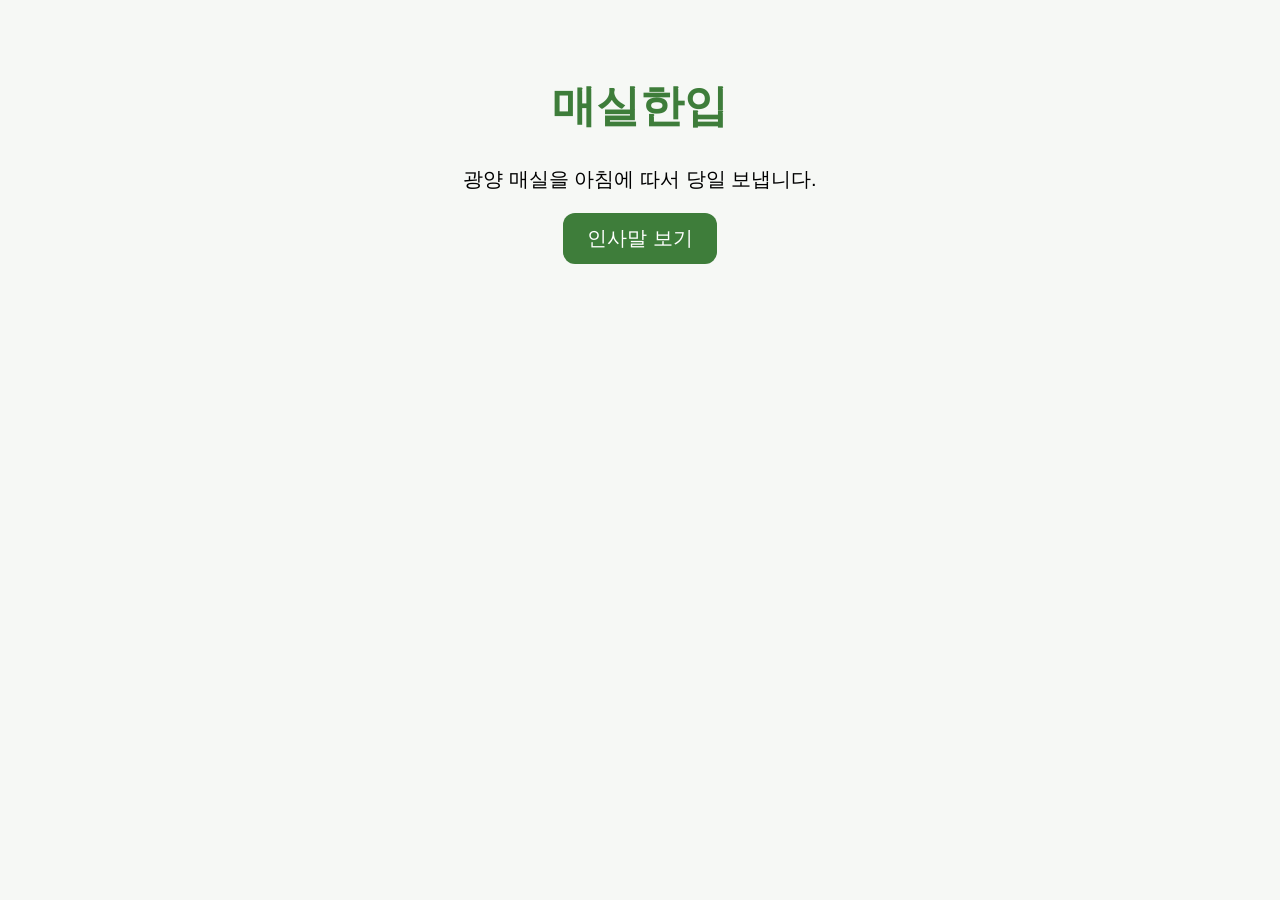
==== index.html @ e99dbea1 "first" ====
<!doctype html>
<html lang="ko">
<head>
<meta charset="utf-8">
<title>우리 회사 첫 페이지</title>

<!-- ★ 옷(CSS): 색 · 크기 · 모양 -->
<style>
  body   { font-family: "Malgun Gothic", sans-serif; background: #F6F8F5; text-align: center; padding: 40px 16px; }
  h1     { color: #3E7D3A; font-size: 44px; }
  p      { font-size: 20px; }
  button { font-size: 20px; padding: 12px 24px; border: 0; border-radius: 12px; background: #3E7D3A; color: white; cursor: pointer; }
</style>
</head>
<body>

<h1>매실한입</h1>
<p>광양 매실을 아침에 따서 당일 보냅니다.</p>
<button id="btn">인사말 보기</button>
<p id="msg"></p>

<!-- ★ 근육(JavaScript): 버튼을 누르면 일어나는 일 -->
<script>
  let count = 0;                                     // 몇 번 눌렀는지 기억하는 상자
  const btn = document.getElementById("btn");        // 버튼을 찾아서
  const msg = document.getElementById("msg");        // 글자를 적을 자리를 찾아서
  btn.onclick = function () {                        // 버튼을 누르면 ↓ 이 일을 해라
    count = count + 1;
    const now = new Date();
    msg.textContent = "안녕하세요! 지금은 " + now.getHours() + "시 " + now.getMinutes() + "분, " + count + "번째 방문이시네요.";
  };
</script>
</body>
</html>
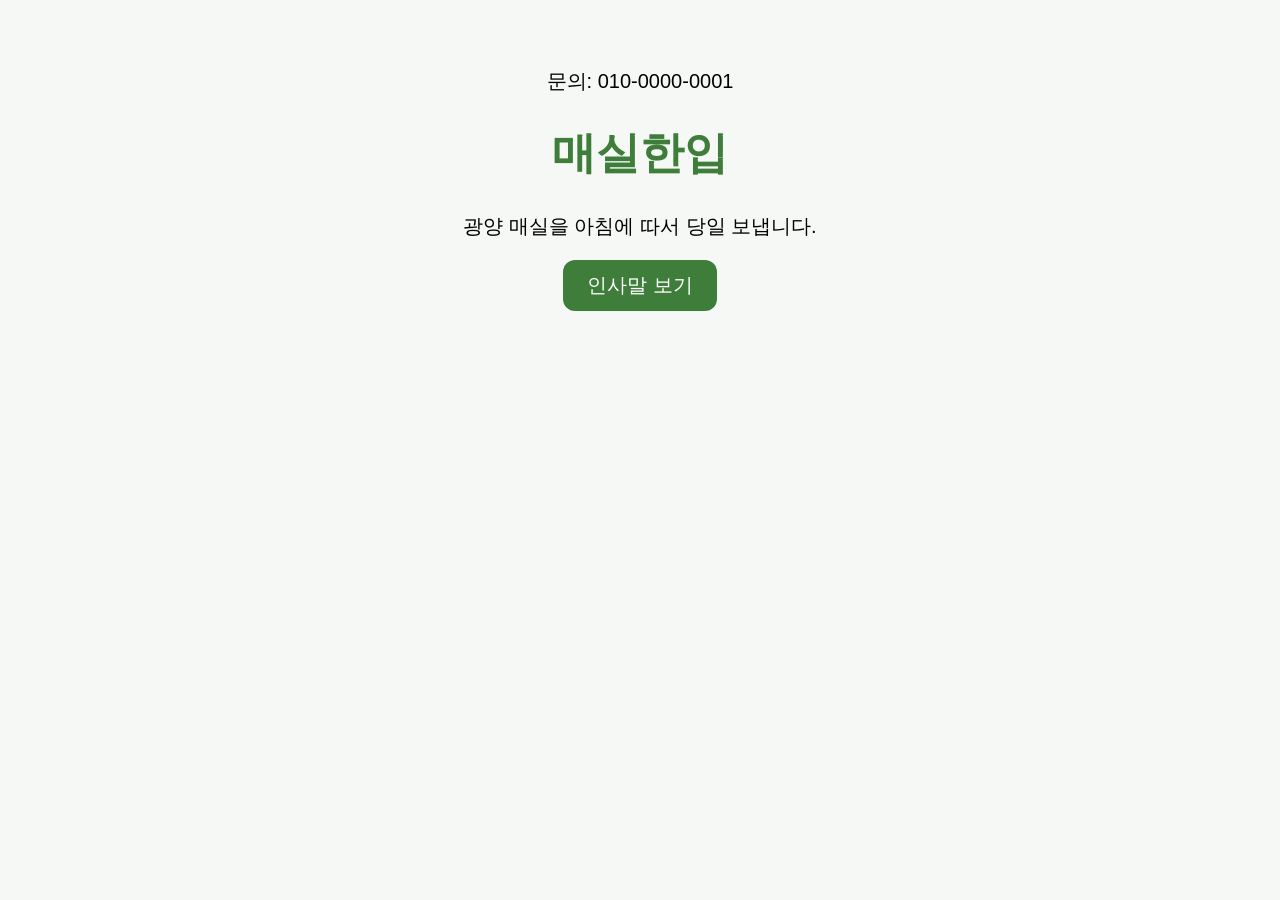
==== commit 15646a2f: "전화번호추가" ====
--- a/index.html
+++ b/index.html
@@ -3,7 +3,7 @@
 <head>
 <meta charset="utf-8">
 <title>우리 회사 첫 페이지</title>
-
+<p>문의: 010-0000-0001</p>
 <!-- ★ 옷(CSS): 색 · 크기 · 모양 -->
 <style>
   body   { font-family: "Malgun Gothic", sans-serif; background: #F6F8F5; text-align: center; padding: 40px 16px; }
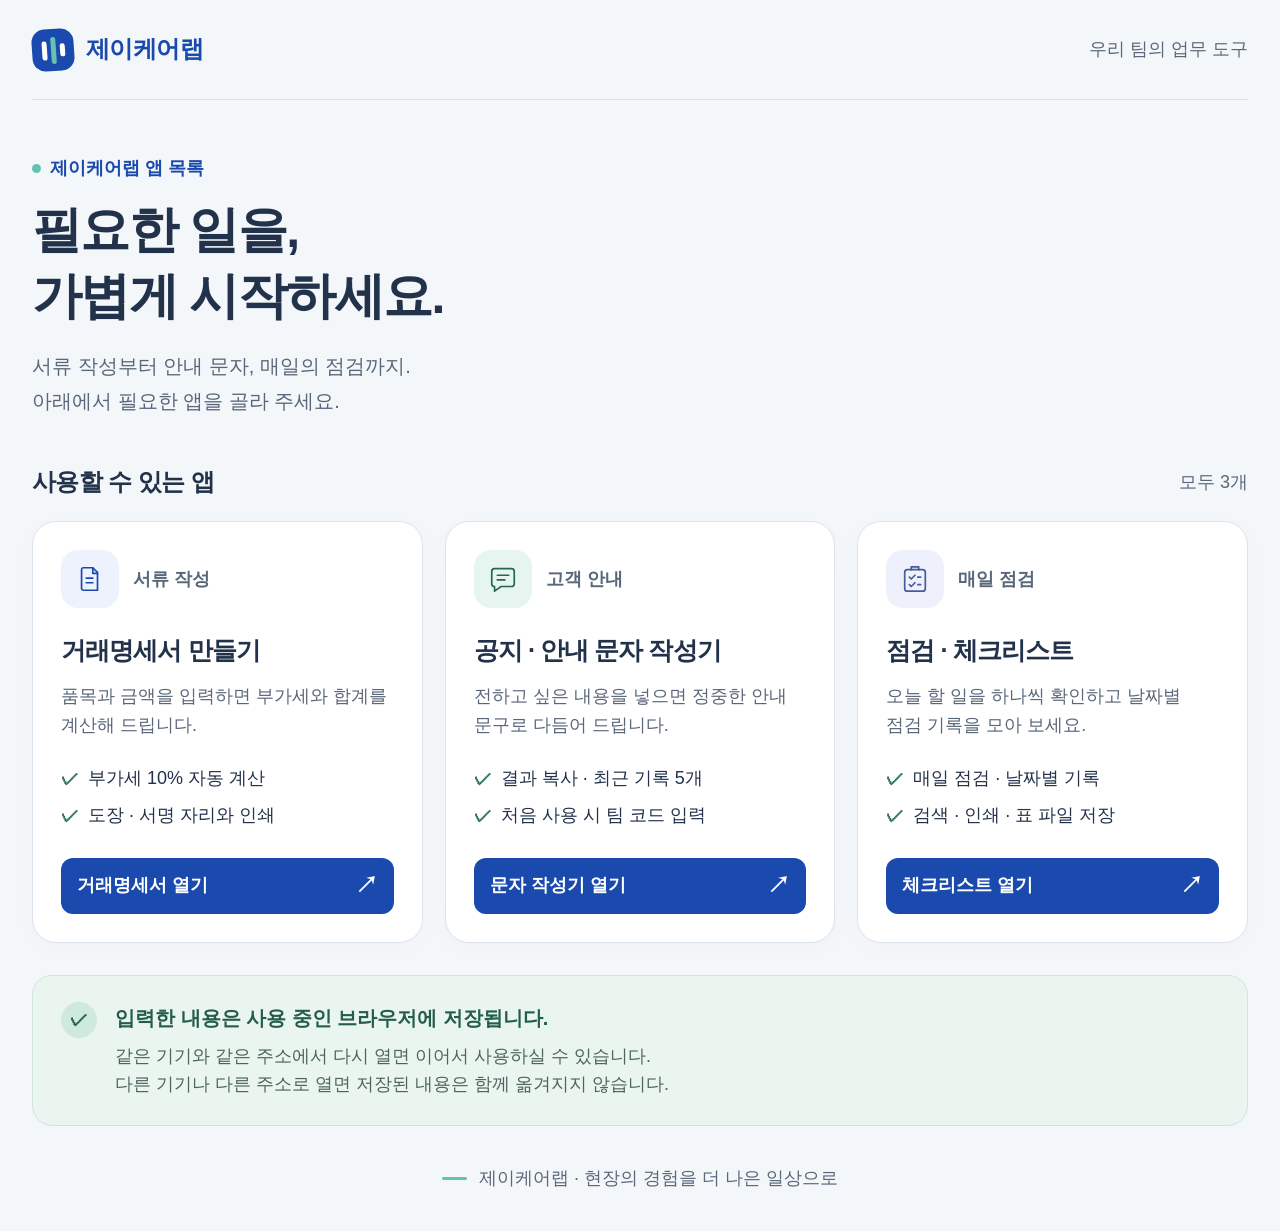
==== commit 372692a9: "제이케어랩 앱 목록 첫 화면 추가" ====
--- a/index.html
+++ b/index.html
@@ -1,34 +1,72 @@
-<!doctype html>
-<html lang="ko">
-<head>
-<meta charset="utf-8">
-<title>우리 회사 첫 페이지</title>
-<p>문의: 010-0000-0001</p>
-<!-- ★ 옷(CSS): 색 · 크기 · 모양 -->
-<style>
-  body   { font-family: "Malgun Gothic", sans-serif; background: #F6F8F5; text-align: center; padding: 40px 16px; }
-  h1     { color: #3E7D3A; font-size: 44px; }
-  p      { font-size: 20px; }
-  button { font-size: 20px; padding: 12px 24px; border: 0; border-radius: 12px; background: #3E7D3A; color: white; cursor: pointer; }
-</style>
-</head>
-<body>
-
-<h1>매실한입</h1>
-<p>광양 매실을 아침에 따서 당일 보냅니다.</p>
-<button id="btn">인사말 보기</button>
-<p id="msg"></p>
-
-<!-- ★ 근육(JavaScript): 버튼을 누르면 일어나는 일 -->
-<script>
-  let count = 0;                                     // 몇 번 눌렀는지 기억하는 상자
-  const btn = document.getElementById("btn");        // 버튼을 찾아서
-  const msg = document.getElementById("msg");        // 글자를 적을 자리를 찾아서
-  btn.onclick = function () {                        // 버튼을 누르면 ↓ 이 일을 해라
-    count = count + 1;
-    const now = new Date();
-    msg.textContent = "안녕하세요! 지금은 " + now.getHours() + "시 " + now.getMinutes() + "분, " + count + "번째 방문이시네요.";
-  };
-</script>
-</body>
-</html>+<!doctype html>
+<html lang="ko">
+<head>
+  <meta charset="utf-8">
+  <meta name="viewport" content="width=device-width, initial-scale=1">
+  <meta name="description" content="제이케어랩의 거래명세서, 공지·안내 문자 작성기, 점검·체크리스트를 한곳에서 열어 보세요.">
+  <title>앱 목록 | 제이케어랩</title>
+  <link rel="stylesheet" href="./style.css">
+  <script src="./app.js" defer></script>
+</head>
+<body>
+  <div class="page-shell">
+    <header class="site-header">
+      <a class="brand" href="./" aria-label="제이케어랩 앱 목록">
+        <span class="brand-mark" aria-hidden="true"><i></i><i></i><i></i></span>제이케어랩
+      </a>
+      <span class="header-label">우리 팀의 업무 도구</span>
+    </header>
+    <main>
+      <section class="intro" aria-labelledby="page-title">
+        <p class="eyebrow"><span aria-hidden="true"></span>제이케어랩 앱 목록</p>
+        <h1 id="page-title">필요한 일을,<br>가볍게 시작하세요.</h1>
+        <p class="intro-description">서류 작성부터 안내 문자, 매일의 점검까지.<br class="desktop-break"> 아래에서 필요한 앱을 골라 주세요.</p>
+      </section>
+      <!-- 같은 폴더 안의 주소를 써서 컴퓨터와 공개 주소에서 모두 열립니다. -->
+      <section class="apps-section" aria-labelledby="apps-title">
+        <div class="section-heading"><h2 id="apps-title">사용할 수 있는 앱</h2><span class="app-count">모두 3개</span></div>
+        <div class="app-grid">
+          <article class="app-card">
+            <div class="card-topline">
+              <span class="app-icon" aria-hidden="true"><svg viewBox="0 0 32 32" fill="none"><path d="M9 4h10l5 5v19H9a2 2 0 0 1-2-2V6a2 2 0 0 1 2-2Z"/><path d="M19 4v6h5M12 15h7M12 20h7"/></svg></span>
+              <span class="card-category">서류 작성</span>
+            </div>
+            <h3>거래명세서 만들기</h3>
+            <p class="card-description">품목과 금액을 입력하면 부가세와 합계를 계산해 드립니다.</p>
+            <ul class="feature-list"><li>부가세 10% 자동 계산</li><li>도장 · 서명 자리와 인쇄</li></ul>
+            <a class="open-button" href="./quote/" data-app="quote" aria-label="거래명세서 앱 열기">거래명세서 열기 <span aria-hidden="true">↗</span></a>
+          </article>
+          <article class="app-card">
+            <div class="card-topline">
+              <span class="app-icon message-icon" aria-hidden="true"><svg viewBox="0 0 32 32" fill="none"><path d="M7 5h18a3 3 0 0 1 3 3v13a3 3 0 0 1-3 3H14l-7 5v-5a3 3 0 0 1-3-3V8a3 3 0 0 1 3-3Z"/><path d="M10 12h12M10 17h8"/></svg></span>
+              <span class="card-category">고객 안내</span>
+            </div>
+            <h3>공지 · 안내 문자 작성기</h3>
+            <p class="card-description">전하고 싶은 내용을 넣으면 정중한 안내 문구로 다듬어 드립니다.</p>
+            <ul class="feature-list"><li>결과 복사 · 최근 기록 5개</li><li>처음 사용 시 팀 코드 입력</li></ul>
+            <a class="open-button" href="./reply/" data-app="reply" aria-label="공지 · 안내 문자 작성기 열기">문자 작성기 열기 <span aria-hidden="true">↗</span></a>
+          </article>
+          <article class="app-card">
+            <div class="card-topline">
+              <span class="app-icon check-icon" aria-hidden="true"><svg viewBox="0 0 32 32" fill="none"><rect x="5" y="6" width="22" height="23" rx="3"/><path d="M12 6V3h8v3M10 14l2 2 4-4M19 14h3M10 22l2 2 4-4M19 22h3"/></svg></span>
+              <span class="card-category">매일 점검</span>
+            </div>
+            <h3>점검 · 체크리스트</h3>
+            <p class="card-description">오늘 할 일을 하나씩 확인하고 날짜별 점검 기록을 모아 보세요.</p>
+            <ul class="feature-list"><li>매일 점검 · 날짜별 기록</li><li>검색 · 인쇄 · 표 파일 저장</li></ul>
+            <a class="open-button" href="./check/" data-app="check" aria-label="점검 · 체크리스트 열기">체크리스트 열기 <span aria-hidden="true">↗</span></a>
+          </article>
+        </div>
+      </section>
+      <p class="recent-app" id="recent-app" hidden>최근 열어 본 앱: <a id="recent-link"></a></p>
+      <aside class="save-note" aria-labelledby="save-title">
+        <span class="note-symbol" aria-hidden="true">✓</span>
+        <div><h2 id="save-title">입력한 내용은 사용 중인 브라우저에 저장됩니다.</h2>
+          <p>같은 기기와 같은 주소에서 다시 열면 이어서 사용하실 수 있습니다.<br>다른 기기나 다른 주소로 열면 저장된 내용은 함께 옮겨지지 않습니다.</p>
+        </div>
+      </aside>
+    </main>
+    <footer class="site-footer"><span aria-hidden="true"></span>제이케어랩 · 현장의 경험을 더 나은 일상으로</footer>
+  </div>
+</body>
+</html>
--- a/style.css
+++ b/style.css
@@ -0,0 +1,73 @@
+:root { color-scheme: light; --blue: #1a4aad; --blue-dark: #143c8d; --mint: #65c2b1; --ink: #23324b; --muted: #59677a; --line: #dbe3ec; }
+/* 기존 앱과 같은 글꼴과 색을 사용합니다. */
+* { box-sizing: border-box; }
+body { margin: 0; color: var(--ink); background: #f4f7fa; font-family: "맑은 고딕", "Malgun Gothic", "Apple SD Gothic Neo", sans-serif; font-size: 18px; line-height: 1.6; word-break: keep-all; overflow-wrap: anywhere; }
+h1, h2, h3, p { margin: 0; }
+a { color: var(--blue); text-underline-offset: 5px; }
+a:focus-visible { outline: 3px solid var(--blue); outline-offset: 5px; }
+[hidden] { display: none !important; }
+.page-shell { max-width: 1280px; margin: 0 auto; padding: 0 32px; }
+.site-header { min-height: 100px; display: flex; align-items: center; justify-content: space-between; gap: 24px; border-bottom: 1px solid var(--line); }
+.brand { display: inline-flex; align-items: center; gap: 12px; min-height: 48px; color: var(--blue); font-size: 24px; font-weight: 800; letter-spacing: -.6px; text-decoration: none; }
+.brand-mark { width: 42px; height: 42px; flex-shrink: 0; display: flex; align-items: center; justify-content: center; gap: 4px; border-radius: 13px; background: var(--blue); transform: rotate(-4deg); }
+.brand-mark i { width: 5px; height: 19px; border-radius: 3px; background: white; }
+.brand-mark i:nth-child(2) { height: 27px; background: var(--mint); }
+.brand-mark i:nth-child(3) { height: 13px; }
+.header-label { color: var(--muted); }
+.intro { padding: 54px 0 44px; }
+.eyebrow { display: flex; align-items: center; gap: 9px; margin-bottom: 14px; color: var(--blue); font-weight: 700; }
+.eyebrow > span { width: 9px; height: 9px; border-radius: 50%; background: var(--mint); }
+h1 { font-size: clamp(34px, 4vw, 50px); line-height: 1.32; letter-spacing: -1.6px; }
+.intro-description { margin-top: 20px; color: var(--muted); font-size: 20px; line-height: 1.75; }
+.section-heading { display: flex; align-items: center; justify-content: space-between; flex-wrap: wrap; gap: 12px; margin-bottom: 20px; }
+.section-heading h2 { font-size: 24px; letter-spacing: -.6px; }
+.app-count { color: var(--muted); }
+.app-grid { display: grid; grid-template-columns: repeat(3, minmax(0, 1fr)); gap: 22px; }
+.app-card { display: flex; flex-direction: column; min-width: 0; padding: 28px; border: 1px solid var(--line); border-radius: 24px; background: white; box-shadow: 0 6px 28px #23324b05; }
+.card-topline { display: flex; align-items: center; gap: 14px; margin-bottom: 24px; }
+.app-icon { display: inline-flex; align-items: center; justify-content: center; flex-shrink: 0; width: 58px; height: 58px; border-radius: 17px; color: var(--blue); background: #edf2fc; }
+.app-icon svg { width: 30px; height: 30px; stroke: currentColor; stroke-width: 1.8; stroke-linecap: round; stroke-linejoin: round; }
+.message-icon { background: #e6f5ef; color: #266658; }
+.check-icon { background: #eef1fb; color: #455b9b; }
+.card-category { color: var(--muted); font-weight: 700; }
+.app-card h3 { font-size: 25px; line-height: 1.45; letter-spacing: -.9px; }
+.card-description { margin-top: 14px; color: var(--muted); }
+.feature-list { display: grid; gap: 8px; padding: 0; margin: 24px 0 28px; list-style: none; }
+.feature-list li { display: flex; align-items: baseline; gap: 9px; }
+.feature-list li::before { content: "✓"; color: #287362; font-weight: 700; }
+.open-button { display: flex; justify-content: space-between; align-items: center; gap: 12px; min-height: 56px; margin-top: auto; padding: 12px 16px; border-radius: 12px; background: var(--blue); color: white; font-size: 18px; font-weight: 700; text-decoration: none; transition: background-color .15s; touch-action: manipulation; }
+.open-button:hover { background: var(--blue-dark); }
+.open-button > span { font-size: 23px; line-height: 1; }
+.recent-app { margin-top: 22px; color: var(--muted); }
+.recent-app a { display: inline-flex; align-items: center; min-height: 48px; font-weight: 700; }
+.save-note { display: flex; align-items: flex-start; gap: 18px; margin-top: 32px; padding: 26px 28px; border: 1px solid #cde5dc; border-radius: 20px; background: #eaf5f0; }
+.note-symbol { display: inline-flex; align-items: center; justify-content: center; flex-shrink: 0; width: 36px; height: 36px; border-radius: 50%; color: #245d4d; background: #cfe9df; font-weight: 800; }
+.save-note h2 { color: #245d4d; font-size: 20px; }
+.save-note p { margin-top: 8px; color: #4d665d; }
+.site-footer { display: flex; align-items: center; justify-content: center; gap: 12px; padding: 38px 0; color: var(--muted); text-align: center; }
+.site-footer > span { width: 25px; height: 3px; border-radius: 3px; flex-shrink: 0; background: var(--mint); }
+/* 휴대폰에서는 앱을 한 줄에 하나씩 넉넉하게 보여 줍니다. */
+@media (max-width: 1050px) {
+  .app-grid { grid-template-columns: 1fr; }
+  .app-card { display: grid; grid-template-columns: minmax(0, 1fr) 250px; column-gap: 28px; }
+  .card-topline { grid-column: 1 / -1; margin-bottom: 18px; }
+  .card-description { grid-column: 1; }
+  .feature-list { grid-column: 2; grid-row: 2 / 4; margin: 0; align-content: start; }
+  .open-button { grid-column: 1 / -1; margin-top: 24px; }
+}
+@media (max-width: 620px) {
+  .page-shell { padding: 0 20px; }
+  .site-header { min-height: 88px; }
+  .header-label { display: none; }
+  .intro { padding: 36px 0; }
+  .desktop-break { display: none; }
+  .app-grid { gap: 18px; }
+  .app-card { display: flex; padding: 24px; }
+  .feature-list { margin: 22px 0 24px; }
+  .open-button { margin-top: auto; }
+  .save-note { padding: 22px; gap: 12px; }
+  .note-symbol { display: none; }
+  .save-note p br { display: none; }
+  .site-footer { align-items: baseline; font-size: 18px; }
+}
+@media (prefers-reduced-motion: reduce) { .open-button { transition: none; } }
